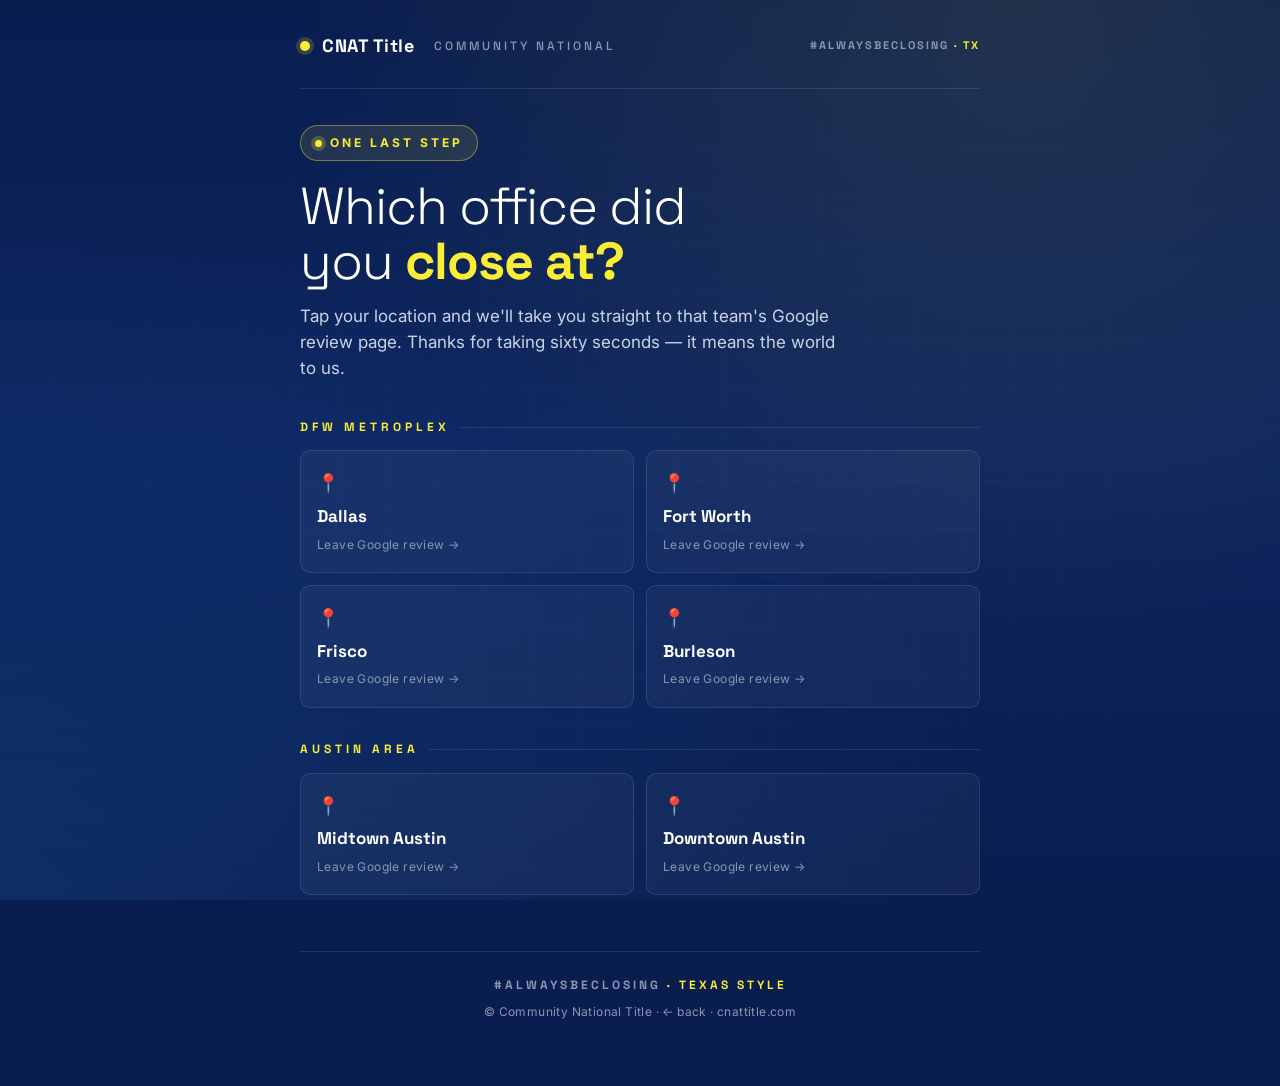
==== locations-picker/index.html @ 010f8af2 "Initial site — migrate cnattitle.tech off GHL 4 pages (review, locations-picker, feedback-form, than" ====
<!DOCTYPE html>
<html lang="en">
<head>
<meta charset="UTF-8">
<meta name="viewport" content="width=device-width, initial-scale=1.0, viewport-fit=cover">
<meta name="theme-color" content="#091d4f">
<title>Select your location — CNAT Title Reviews</title>
<meta name="description" content="Pick the CNAT Title office where you closed. We'll take you straight to that location's Google review page.">
<meta name="robots" content="noindex">

<meta property="og:type" content="website">
<meta property="og:url" content="https://cnattitle.tech/locations-picker">
<meta property="og:title" content="Select your location — CNAT Title Reviews">
<meta property="og:description" content="Pick the CNAT office where you closed and leave a Google review.">
<meta property="og:image" content="https://cnattitle.tech/assets/og-review.png">
<meta name="twitter:card" content="summary_large_image">
<meta name="twitter:image" content="https://cnattitle.tech/assets/og-review.png">

<link rel="icon" href="/assets/favicon.ico">
<link rel="preconnect" href="https://fonts.googleapis.com">
<link rel="preconnect" href="https://fonts.gstatic.com" crossorigin>
<link href="https://fonts.googleapis.com/css2?family=Inter:wght@400;500;600;700&family=Space+Grotesk:wght@300;400;500;700;800&display=swap" rel="stylesheet">
<link rel="stylesheet" href="/assets/styles.css?v=1">
</head>
<body>
<main class="container">
  <header class="brand-bar">
    <div class="brand-mark"><span class="dot"></span>CNAT Title<span class="sub">Community National</span></div>
    <span class="brand-tag">#AlwaysBeClosing <span class="gold">· TX</span></span>
  </header>

  <section class="hero">
    <span class="eyebrow"><span class="pulse"></span>One last step</span>
    <h1>Which office did<br>you <span class="accent">close at?</span></h1>
    <p class="lead">Tap your location and we'll take you straight to that team's Google review page. Thanks for taking sixty seconds — it means the world to us.</p>
  </section>

  <div class="loc-section">
    <div class="loc-section-label">DFW Metroplex</div>
    <div class="loc-grid">
      <a class="loc-card" href="https://g.page/r/CQre0xjLImjTEBM/review" target="_blank" rel="noopener">
        <span class="pin">📍</span>
        <span class="name">Dallas</span>
        <span class="hint">Leave Google review →</span>
      </a>
      <a class="loc-card" href="https://g.page/r/CRkDePXNKR9-EBM/review" target="_blank" rel="noopener">
        <span class="pin">📍</span>
        <span class="name">Fort Worth</span>
        <span class="hint">Leave Google review →</span>
      </a>
      <a class="loc-card" href="https://g.page/r/CTYy4JSdMfCrEBM/review" target="_blank" rel="noopener">
        <span class="pin">📍</span>
        <span class="name">Frisco</span>
        <span class="hint">Leave Google review →</span>
      </a>
      <a class="loc-card" href="https://g.page/r/CYES147pYTyJEBM/review" target="_blank" rel="noopener">
        <span class="pin">📍</span>
        <span class="name">Burleson</span>
        <span class="hint">Leave Google review →</span>
      </a>
    </div>
  </div>

  <div class="loc-section">
    <div class="loc-section-label">Austin Area</div>
    <div class="loc-grid">
      <a class="loc-card" href="https://g.page/r/Ccyx48fspx4PEBM/review" target="_blank" rel="noopener">
        <span class="pin">📍</span>
        <span class="name">Midtown Austin</span>
        <span class="hint">Leave Google review →</span>
      </a>
      <a class="loc-card" href="https://g.page/r/CbiEg0JSSDduEBM/review" target="_blank" rel="noopener">
        <span class="pin">📍</span>
        <span class="name">Downtown Austin</span>
        <span class="hint">Leave Google review →</span>
      </a>
    </div>
  </div>

  <footer class="footer">
    <div class="footer-tag">#AlwaysBeClosing <span class="gold">· Texas Style</span></div>
    <div>© Community National Title · <a href="/review">← back</a> · <a href="https://cnattitle.com">cnattitle.com</a></div>
  </footer>
</main>
</body>
</html>
---- assets/styles.css ----
/* CNAT Title — cnattitle.tech shared styles */
:root {
  --navy: #091d4f;
  --navy-2: #0d2660;
  --navy-3: #122e74;
  --yellow: #faed36;
  --yellow-dim: #c9b615;
  --white: #ffffff;
  --off-white: #f7f7fa;
  --muted: #8898b3;
  --line: rgba(255,255,255,0.10);
  --radius: 16px;
  --radius-sm: 10px;
  --shadow-lg: 0 24px 60px rgba(0,0,0,0.35);
  --shadow-card: 0 12px 32px rgba(0,0,0,0.25);
  --font-display: 'Space Grotesk', 'Montserrat', system-ui, sans-serif;
  --font-body: 'Inter', system-ui, -apple-system, Segoe UI, Roboto, sans-serif;
}

* { box-sizing: border-box; margin: 0; padding: 0; }
html, body { -webkit-text-size-adjust: 100%; }
body {
  font-family: var(--font-body);
  font-size: 16px;
  line-height: 1.55;
  color: var(--white);
  background: var(--navy);
  min-height: 100vh;
  position: relative;
  overflow-x: hidden;
}
body::before {
  content: "";
  position: fixed; inset: 0;
  background:
    radial-gradient(ellipse at 80% 0%, rgba(250,237,54,0.10), transparent 50%),
    radial-gradient(ellipse at 0% 100%, rgba(45,125,210,0.16), transparent 55%),
    linear-gradient(180deg, var(--navy) 0%, var(--navy-2) 50%, var(--navy) 100%);
  pointer-events: none;
  z-index: 0;
}
body::after {
  content: "";
  position: fixed; inset: 0;
  background-image:
    linear-gradient(rgba(255,255,255,0.02) 1px, transparent 1px),
    linear-gradient(90deg, rgba(255,255,255,0.02) 1px, transparent 1px);
  background-size: 48px 48px;
  mask-image: radial-gradient(ellipse at center, rgba(0,0,0,0.9) 40%, transparent 80%);
  pointer-events: none;
  z-index: 0;
}

img { max-width: 100%; display: block; }
a { color: var(--yellow); text-decoration: none; }
a:hover { text-decoration: underline; }

.container { position: relative; z-index: 1; max-width: 720px; margin: 0 auto; padding: 32px 20px 64px; }
.container.wide { max-width: 960px; }

/* Header */
.brand-bar { display: flex; align-items: center; justify-content: space-between; padding-bottom: 28px; border-bottom: 1px solid var(--line); margin-bottom: 36px; }
.brand-mark { display: flex; align-items: center; gap: 12px; font-family: var(--font-display); font-weight: 800; font-size: 18px; letter-spacing: 0.5px; color: var(--white); }
.brand-mark .dot { width: 10px; height: 10px; border-radius: 50%; background: var(--yellow); box-shadow: 0 0 0 4px rgba(250,237,54,0.18); }
.brand-mark .sub { color: var(--muted); font-weight: 500; font-size: 12px; letter-spacing: 3px; text-transform: uppercase; margin-left: 8px; }
.brand-tag { font-family: var(--font-display); font-size: 11px; font-weight: 700; color: var(--muted); letter-spacing: 2px; text-transform: uppercase; }
.brand-tag .gold { color: var(--yellow); }

/* Hero */
.hero { text-align: left; margin-bottom: 36px; }
.hero .eyebrow { display: inline-flex; align-items: center; gap: 8px; padding: 8px 14px; border-radius: 999px; background: rgba(250,237,54,0.10); border: 1px solid rgba(250,237,54,0.40); color: var(--yellow); font-size: 12px; font-weight: 700; letter-spacing: 3px; text-transform: uppercase; margin-bottom: 18px; }
.hero .eyebrow .pulse { width: 7px; height: 7px; border-radius: 50%; background: var(--yellow); box-shadow: 0 0 0 4px rgba(250,237,54,0.22); }
.hero h1 { font-family: var(--font-display); font-weight: 300; font-size: clamp(34px, 6.5vw, 52px); line-height: 1.05; letter-spacing: -1px; margin-bottom: 14px; }
.hero h1 .accent { color: var(--yellow); font-weight: 800; }
.hero p.lead { font-size: 17px; color: #c9d4e8; max-width: 540px; line-height: 1.55; }

/* Stat strip (optional) */
.stat-strip { display: grid; grid-template-columns: repeat(3, 1fr); gap: 12px; margin-bottom: 32px; }
.stat-strip .stat { background: rgba(255,255,255,0.04); border: 1px solid var(--line); border-radius: var(--radius-sm); padding: 14px 12px; text-align: center; }
.stat-strip .num { font-family: var(--font-display); font-weight: 700; font-size: 22px; color: var(--yellow); }
.stat-strip .lbl { font-size: 11px; color: var(--muted); letter-spacing: 2px; text-transform: uppercase; margin-top: 4px; }

/* Choice cards (used on /review) */
.choice-grid { display: grid; grid-template-columns: 1fr; gap: 14px; }
.choice {
  display: flex; gap: 16px;
  background: rgba(255,255,255,0.04);
  border: 1px solid var(--line);
  border-radius: var(--radius);
  padding: 22px 22px;
  align-items: center;
  text-decoration: none;
  color: var(--white);
  transition: transform 0.15s ease, border-color 0.2s ease, background 0.2s ease;
}
.choice:hover { transform: translateY(-2px); text-decoration: none; }
.choice.primary { background: linear-gradient(135deg, var(--yellow), var(--yellow-dim)); color: var(--navy); border-color: rgba(250,237,54,0.7); box-shadow: 0 18px 40px rgba(250,237,54,0.18); }
.choice.primary:hover { background: linear-gradient(135deg, #fff15c, var(--yellow)); }
.choice.secondary:hover { border-color: rgba(250,237,54,0.45); background: rgba(255,255,255,0.06); }
.choice .icon { flex: 0 0 56px; width: 56px; height: 56px; border-radius: 14px; display: flex; align-items: center; justify-content: center; font-size: 28px; }
.choice.primary .icon { background: rgba(9,29,79,0.10); color: var(--navy); }
.choice.secondary .icon { background: rgba(250,237,54,0.12); color: var(--yellow); }
.choice .copy { flex: 1; }
.choice .copy h3 { font-family: var(--font-display); font-size: 18px; font-weight: 700; margin-bottom: 4px; letter-spacing: -0.2px; }
.choice .copy p { font-size: 14px; opacity: 0.85; line-height: 1.4; margin: 0; }
.choice .arrow { font-size: 22px; opacity: 0.6; }
.choice.primary .arrow { color: var(--navy); opacity: 0.7; }

/* Locations grid (used on /locations-picker) */
.loc-section { margin-bottom: 32px; }
.loc-section .loc-section-label { font-family: var(--font-display); font-size: 12px; font-weight: 800; color: var(--yellow); letter-spacing: 4px; text-transform: uppercase; margin-bottom: 14px; display: flex; align-items: center; gap: 10px; }
.loc-section .loc-section-label::after { content: ""; flex: 1; height: 1px; background: var(--line); }
.loc-grid { display: grid; grid-template-columns: repeat(2, 1fr); gap: 12px; }
.loc-card {
  background: rgba(255,255,255,0.04);
  border: 1px solid var(--line);
  border-radius: var(--radius-sm);
  padding: 18px 16px;
  display: flex; flex-direction: column; gap: 6px;
  text-decoration: none; color: var(--white);
  transition: transform 0.15s ease, border-color 0.2s ease, background 0.2s ease;
}
.loc-card:hover { transform: translateY(-2px); border-color: rgba(250,237,54,0.45); background: rgba(255,255,255,0.07); text-decoration: none; }
.loc-card .pin { font-size: 18px; color: var(--yellow); }
.loc-card .name { font-family: var(--font-display); font-weight: 700; font-size: 17px; }
.loc-card .hint { font-size: 12px; color: var(--muted); letter-spacing: 0.4px; }

/* Form */
.form-card { background: rgba(255,255,255,0.04); border: 1px solid var(--line); border-radius: var(--radius); padding: 24px; }
.form-row { margin-bottom: 18px; }
.form-row label { display: block; font-size: 13px; font-weight: 700; letter-spacing: 1px; text-transform: uppercase; color: var(--yellow); margin-bottom: 8px; }
.form-row input,
.form-row textarea {
  width: 100%;
  padding: 14px 16px;
  background: rgba(9,29,79,0.55);
  border: 1px solid rgba(255,255,255,0.10);
  border-radius: var(--radius-sm);
  color: var(--white);
  font-size: 16px;
  font-family: inherit;
  -webkit-appearance: none;
  appearance: none;
}
.form-row input:focus,
.form-row textarea:focus {
  outline: none;
  border-color: var(--yellow);
  box-shadow: 0 0 0 3px rgba(250,237,54,0.15);
  background: rgba(9,29,79,0.75);
}
.form-row input::placeholder,
.form-row textarea::placeholder { color: rgba(200,212,232,0.45); }
.form-row textarea { min-height: 130px; resize: vertical; line-height: 1.5; }
.form-error { display: none; color: #ff9494; font-size: 13px; margin-top: 8px; }
.form-error.visible { display: block; }

.btn {
  display: inline-flex; align-items: center; justify-content: center; gap: 10px;
  width: 100%;
  padding: 16px 24px;
  background: linear-gradient(135deg, var(--yellow), var(--yellow-dim));
  color: var(--navy);
  border: none;
  border-radius: var(--radius-sm);
  font-family: var(--font-display);
  font-weight: 800;
  font-size: 15px;
  letter-spacing: 1.5px;
  text-transform: uppercase;
  cursor: pointer;
  transition: transform 0.15s ease, box-shadow 0.2s ease, background 0.2s ease;
  min-height: 52px;
  box-shadow: 0 12px 32px rgba(250,237,54,0.20);
}
.btn:hover { transform: translateY(-2px); background: linear-gradient(135deg, #fff15c, var(--yellow)); }
.btn:disabled { opacity: 0.6; cursor: wait; transform: none; }
.btn.secondary { background: transparent; color: var(--yellow); border: 1px solid rgba(250,237,54,0.45); box-shadow: none; }
.btn.secondary:hover { background: rgba(250,237,54,0.08); }

/* Thank-you state */
.success-card { text-align: center; padding: 48px 28px; background: rgba(255,255,255,0.04); border: 1px solid var(--line); border-radius: var(--radius); }
.success-card .success-mark { width: 80px; height: 80px; margin: 0 auto 24px; border-radius: 50%; background: linear-gradient(135deg, var(--yellow), var(--yellow-dim)); display: flex; align-items: center; justify-content: center; font-size: 40px; color: var(--navy); box-shadow: 0 0 0 10px rgba(250,237,54,0.10); }
.success-card h1 { font-family: var(--font-display); font-size: 36px; font-weight: 300; letter-spacing: -0.5px; margin-bottom: 12px; }
.success-card h1 .accent { color: var(--yellow); font-weight: 800; }
.success-card p { color: #c9d4e8; font-size: 16px; max-width: 440px; margin: 0 auto 18px; line-height: 1.6; }

/* Footer */
.footer { margin-top: 56px; padding-top: 24px; border-top: 1px solid var(--line); display: flex; flex-direction: column; gap: 8px; text-align: center; font-size: 12px; color: var(--muted); letter-spacing: 0.4px; }
.footer .footer-tag { font-family: var(--font-display); font-weight: 700; letter-spacing: 3px; text-transform: uppercase; }
.footer .footer-tag .gold { color: var(--yellow); }
.footer a { color: var(--muted); }
.footer a:hover { color: var(--yellow); }

/* Mobile */
@media (max-width: 540px) {
  .container { padding: 24px 16px 56px; }
  .stat-strip { grid-template-columns: 1fr; }
  .loc-grid { grid-template-columns: 1fr; }
  .hero h1 { font-size: 36px; }
  .choice { padding: 18px; }
  .choice .icon { flex: 0 0 48px; width: 48px; height: 48px; font-size: 24px; border-radius: 12px; }
  .form-card { padding: 20px; }
  .brand-bar { padding-bottom: 22px; margin-bottom: 28px; }
  .brand-mark .sub { display: none; }
  .brand-tag { display: none; }
  .success-card { padding: 36px 22px; }
  .success-card h1 { font-size: 30px; }
}
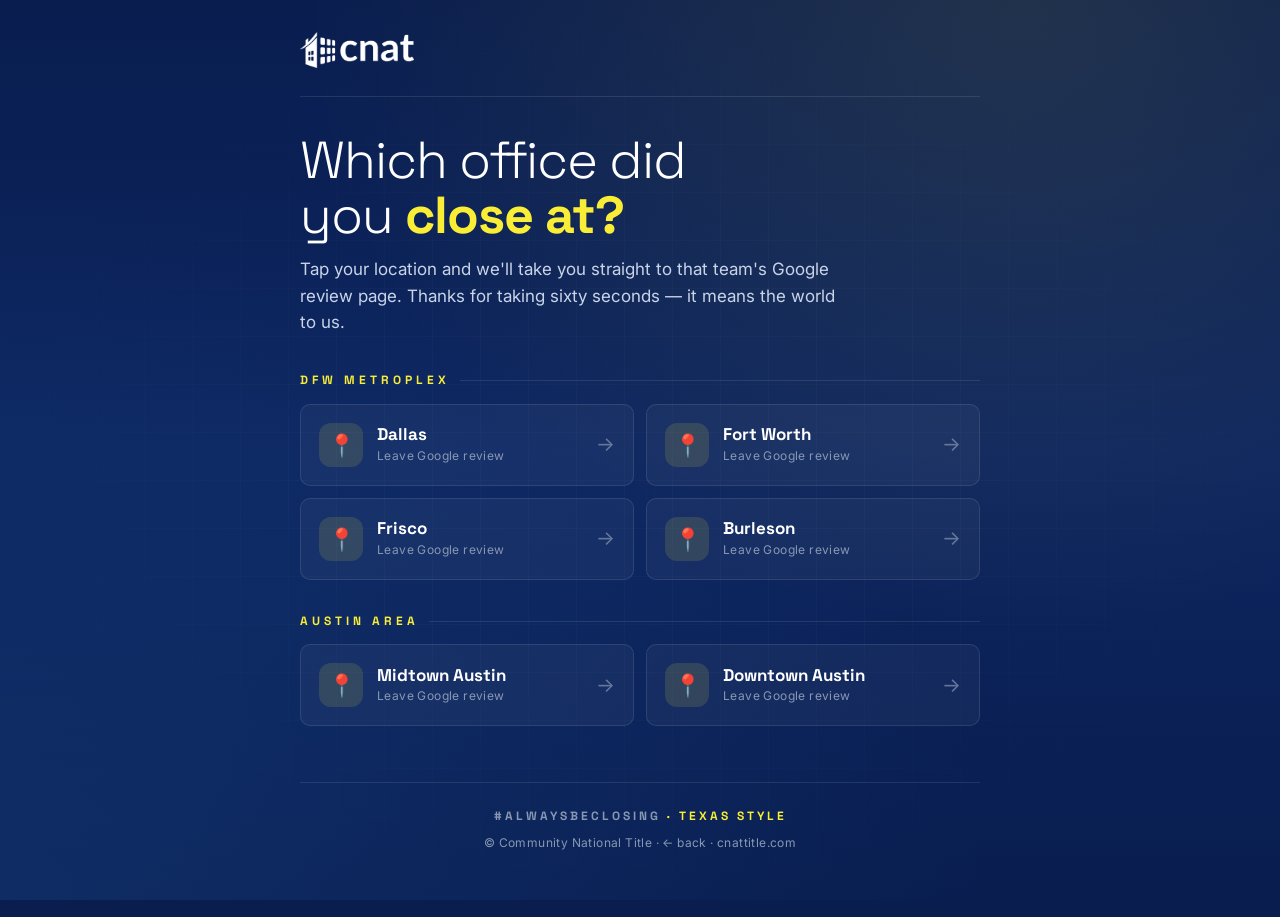
==== commit 6d2f7e13: "Design polish: real CNAT logo, drop AI-style eyebrow pills, fix locations card layout - Add /assets/" ====
--- a/locations-picker/index.html
+++ b/locations-picker/index.html
@@ -20,17 +20,17 @@
 <link rel="preconnect" href="https://fonts.googleapis.com">
 <link rel="preconnect" href="https://fonts.gstatic.com" crossorigin>
 <link href="https://fonts.googleapis.com/css2?family=Inter:wght@400;500;600;700&family=Space+Grotesk:wght@300;400;500;700;800&display=swap" rel="stylesheet">
-<link rel="stylesheet" href="/assets/styles.css?v=1">
+<link rel="stylesheet" href="/assets/styles.css?v=2">
 </head>
 <body>
 <main class="container">
   <header class="brand-bar">
-    <div class="brand-mark"><span class="dot"></span>CNAT Title<span class="sub">Community National</span></div>
-    <span class="brand-tag">#AlwaysBeClosing <span class="gold">· TX</span></span>
+    <a class="brand-logo" href="https://cnattitle.com" aria-label="CNAT Title — Community National Title">
+      <img src="/assets/cnat-logo-white.png?v=2" alt="CNAT Title">
+    </a>
   </header>
 
   <section class="hero">
-    <span class="eyebrow"><span class="pulse"></span>One last step</span>
     <h1>Which office did<br>you <span class="accent">close at?</span></h1>
     <p class="lead">Tap your location and we'll take you straight to that team's Google review page. Thanks for taking sixty seconds — it means the world to us.</p>
   </section>
@@ -40,23 +40,35 @@
     <div class="loc-grid">
       <a class="loc-card" href="https://g.page/r/CQre0xjLImjTEBM/review" target="_blank" rel="noopener">
         <span class="pin">📍</span>
-        <span class="name">Dallas</span>
-        <span class="hint">Leave Google review →</span>
+        <div class="body">
+          <div class="name">Dallas</div>
+          <div class="hint">Leave Google review</div>
+        </div>
+        <span class="arrow">→</span>
       </a>
       <a class="loc-card" href="https://g.page/r/CRkDePXNKR9-EBM/review" target="_blank" rel="noopener">
         <span class="pin">📍</span>
-        <span class="name">Fort Worth</span>
-        <span class="hint">Leave Google review →</span>
+        <div class="body">
+          <div class="name">Fort Worth</div>
+          <div class="hint">Leave Google review</div>
+        </div>
+        <span class="arrow">→</span>
       </a>
       <a class="loc-card" href="https://g.page/r/CTYy4JSdMfCrEBM/review" target="_blank" rel="noopener">
         <span class="pin">📍</span>
-        <span class="name">Frisco</span>
-        <span class="hint">Leave Google review →</span>
+        <div class="body">
+          <div class="name">Frisco</div>
+          <div class="hint">Leave Google review</div>
+        </div>
+        <span class="arrow">→</span>
       </a>
       <a class="loc-card" href="https://g.page/r/CYES147pYTyJEBM/review" target="_blank" rel="noopener">
         <span class="pin">📍</span>
-        <span class="name">Burleson</span>
-        <span class="hint">Leave Google review →</span>
+        <div class="body">
+          <div class="name">Burleson</div>
+          <div class="hint">Leave Google review</div>
+        </div>
+        <span class="arrow">→</span>
       </a>
     </div>
   </div>
@@ -66,13 +78,19 @@
     <div class="loc-grid">
       <a class="loc-card" href="https://g.page/r/Ccyx48fspx4PEBM/review" target="_blank" rel="noopener">
         <span class="pin">📍</span>
-        <span class="name">Midtown Austin</span>
-        <span class="hint">Leave Google review →</span>
+        <div class="body">
+          <div class="name">Midtown Austin</div>
+          <div class="hint">Leave Google review</div>
+        </div>
+        <span class="arrow">→</span>
       </a>
       <a class="loc-card" href="https://g.page/r/CbiEg0JSSDduEBM/review" target="_blank" rel="noopener">
         <span class="pin">📍</span>
-        <span class="name">Downtown Austin</span>
-        <span class="hint">Leave Google review →</span>
+        <div class="body">
+          <div class="name">Downtown Austin</div>
+          <div class="hint">Leave Google review</div>
+        </div>
+        <span class="arrow">→</span>
       </a>
     </div>
   </div>
--- a/assets/styles.css
+++ b/assets/styles.css
@@ -59,17 +59,12 @@
 .container.wide { max-width: 960px; }
 
 /* Header */
-.brand-bar { display: flex; align-items: center; justify-content: space-between; padding-bottom: 28px; border-bottom: 1px solid var(--line); margin-bottom: 36px; }
-.brand-mark { display: flex; align-items: center; gap: 12px; font-family: var(--font-display); font-weight: 800; font-size: 18px; letter-spacing: 0.5px; color: var(--white); }
-.brand-mark .dot { width: 10px; height: 10px; border-radius: 50%; background: var(--yellow); box-shadow: 0 0 0 4px rgba(250,237,54,0.18); }
-.brand-mark .sub { color: var(--muted); font-weight: 500; font-size: 12px; letter-spacing: 3px; text-transform: uppercase; margin-left: 8px; }
-.brand-tag { font-family: var(--font-display); font-size: 11px; font-weight: 700; color: var(--muted); letter-spacing: 2px; text-transform: uppercase; }
-.brand-tag .gold { color: var(--yellow); }
+.brand-bar { display: flex; align-items: center; justify-content: flex-start; padding-bottom: 28px; border-bottom: 1px solid var(--line); margin-bottom: 36px; }
+.brand-logo { display: inline-block; }
+.brand-logo img { display: block; height: 36px; width: auto; max-width: 200px; }
 
 /* Hero */
 .hero { text-align: left; margin-bottom: 36px; }
-.hero .eyebrow { display: inline-flex; align-items: center; gap: 8px; padding: 8px 14px; border-radius: 999px; background: rgba(250,237,54,0.10); border: 1px solid rgba(250,237,54,0.40); color: var(--yellow); font-size: 12px; font-weight: 700; letter-spacing: 3px; text-transform: uppercase; margin-bottom: 18px; }
-.hero .eyebrow .pulse { width: 7px; height: 7px; border-radius: 50%; background: var(--yellow); box-shadow: 0 0 0 4px rgba(250,237,54,0.22); }
 .hero h1 { font-family: var(--font-display); font-weight: 300; font-size: clamp(34px, 6.5vw, 52px); line-height: 1.05; letter-spacing: -1px; margin-bottom: 14px; }
 .hero h1 .accent { color: var(--yellow); font-weight: 800; }
 .hero p.lead { font-size: 17px; color: #c9d4e8; max-width: 540px; line-height: 1.55; }
@@ -115,15 +110,24 @@
   background: rgba(255,255,255,0.04);
   border: 1px solid var(--line);
   border-radius: var(--radius-sm);
-  padding: 18px 16px;
-  display: flex; flex-direction: column; gap: 6px;
+  padding: 18px 18px;
+  display: flex; align-items: center; gap: 14px;
   text-decoration: none; color: var(--white);
   transition: transform 0.15s ease, border-color 0.2s ease, background 0.2s ease;
 }
 .loc-card:hover { transform: translateY(-2px); border-color: rgba(250,237,54,0.45); background: rgba(255,255,255,0.07); text-decoration: none; }
-.loc-card .pin { font-size: 18px; color: var(--yellow); }
-.loc-card .name { font-family: var(--font-display); font-weight: 700; font-size: 17px; }
+.loc-card .pin {
+  flex: 0 0 44px; width: 44px; height: 44px;
+  border-radius: 12px;
+  background: rgba(250,237,54,0.12);
+  color: var(--yellow);
+  font-size: 22px;
+  display: flex; align-items: center; justify-content: center;
+}
+.loc-card .body { flex: 1; min-width: 0; }
+.loc-card .name { font-family: var(--font-display); font-weight: 700; font-size: 17px; line-height: 1.2; margin-bottom: 2px; }
 .loc-card .hint { font-size: 12px; color: var(--muted); letter-spacing: 0.4px; }
+.loc-card .arrow { color: var(--muted); font-size: 20px; opacity: 0.7; }
 
 /* Form */
 .form-card { background: rgba(255,255,255,0.04); border: 1px solid var(--line); border-radius: var(--radius); padding: 24px; }
@@ -194,16 +198,15 @@
 
 /* Mobile */
 @media (max-width: 540px) {
-  .container { padding: 24px 16px 56px; }
+  .container { padding: 20px 16px 56px; }
   .stat-strip { grid-template-columns: 1fr; }
   .loc-grid { grid-template-columns: 1fr; }
   .hero h1 { font-size: 36px; }
   .choice { padding: 18px; }
   .choice .icon { flex: 0 0 48px; width: 48px; height: 48px; font-size: 24px; border-radius: 12px; }
   .form-card { padding: 20px; }
-  .brand-bar { padding-bottom: 22px; margin-bottom: 28px; }
-  .brand-mark .sub { display: none; }
-  .brand-tag { display: none; }
+  .brand-bar { padding-bottom: 20px; margin-bottom: 24px; }
+  .brand-logo img { height: 30px; }
   .success-card { padding: 36px 22px; }
   .success-card h1 { font-size: 30px; }
 }
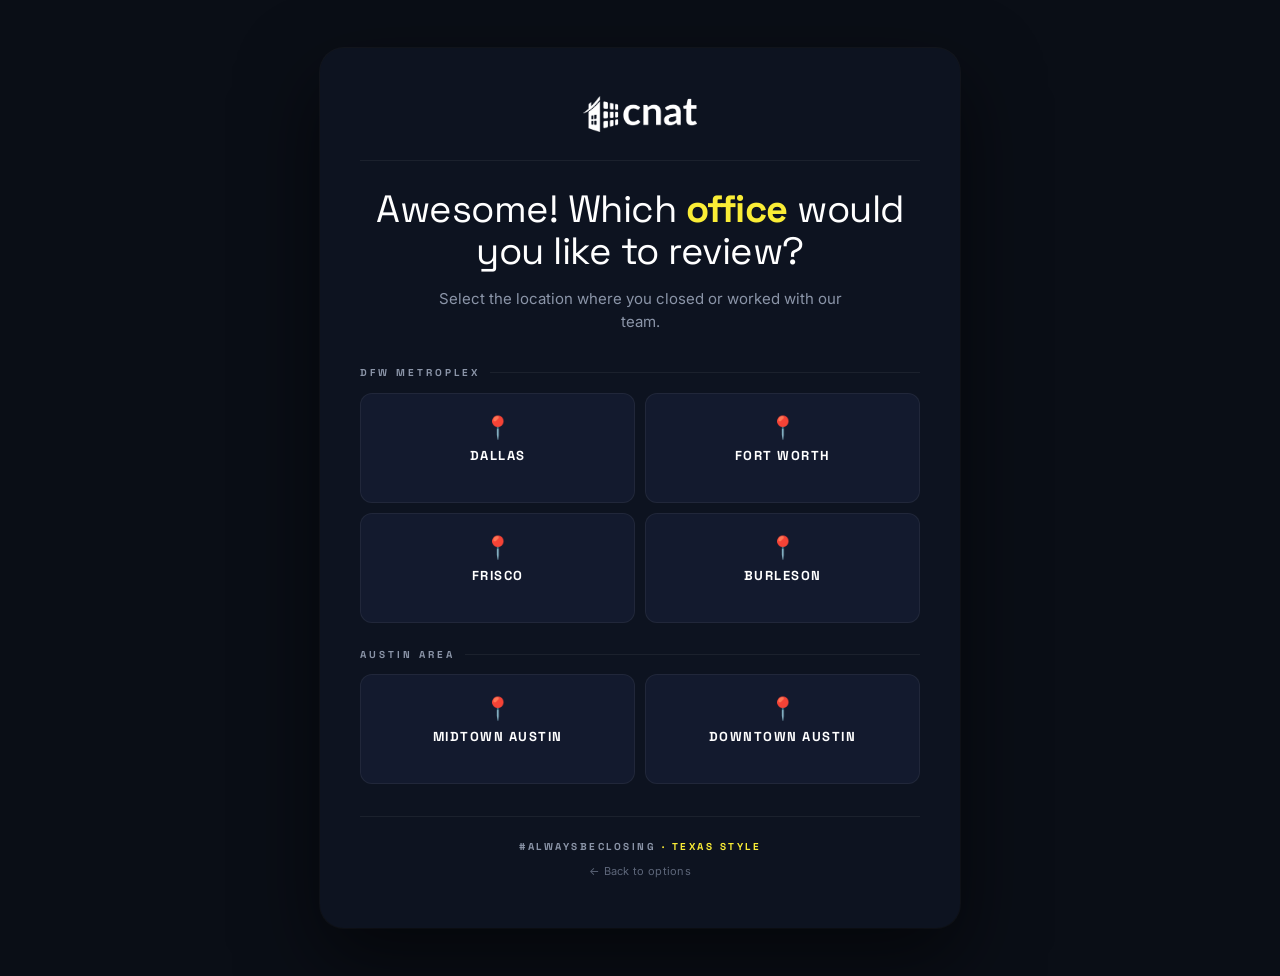
==== commit 3f366e8f: "v3 design: dark/contained refactor to match old GHL aesthetic - Background switches from navy gradie" ====
--- a/locations-picker/index.html
+++ b/locations-picker/index.html
@@ -3,9 +3,9 @@
 <head>
 <meta charset="UTF-8">
 <meta name="viewport" content="width=device-width, initial-scale=1.0, viewport-fit=cover">
-<meta name="theme-color" content="#091d4f">
+<meta name="theme-color" content="#0a0e16">
 <title>Select your location — CNAT Title Reviews</title>
-<meta name="description" content="Pick the CNAT Title office where you closed. We'll take you straight to that location's Google review page.">
+<meta name="description" content="Pick the CNAT Title office where you closed. We'll take you to that location's Google review page.">
 <meta name="robots" content="noindex">
 
 <meta property="og:type" content="website">
@@ -20,10 +20,10 @@
 <link rel="preconnect" href="https://fonts.googleapis.com">
 <link rel="preconnect" href="https://fonts.gstatic.com" crossorigin>
 <link href="https://fonts.googleapis.com/css2?family=Inter:wght@400;500;600;700&family=Space+Grotesk:wght@300;400;500;700;800&display=swap" rel="stylesheet">
-<link rel="stylesheet" href="/assets/styles.css?v=2">
+<link rel="stylesheet" href="/assets/styles.css?v=3">
 </head>
 <body>
-<main class="container">
+<main class="container wide">
   <header class="brand-bar">
     <a class="brand-logo" href="https://cnattitle.com" aria-label="CNAT Title — Community National Title">
       <img src="/assets/cnat-logo-white.png?v=2" alt="CNAT Title">
@@ -31,8 +31,8 @@
   </header>
 
   <section class="hero">
-    <h1>Which office did<br>you <span class="accent">close at?</span></h1>
-    <p class="lead">Tap your location and we'll take you straight to that team's Google review page. Thanks for taking sixty seconds — it means the world to us.</p>
+    <h1>Awesome! Which <span class="accent">office</span> would you like to review?</h1>
+    <p class="lead">Select the location where you closed or worked with our team.</p>
   </section>
 
   <div class="loc-section">
@@ -42,33 +42,25 @@
         <span class="pin">📍</span>
         <div class="body">
           <div class="name">Dallas</div>
-          <div class="hint">Leave Google review</div>
         </div>
-        <span class="arrow">→</span>
       </a>
       <a class="loc-card" href="https://g.page/r/CRkDePXNKR9-EBM/review" target="_blank" rel="noopener">
         <span class="pin">📍</span>
         <div class="body">
           <div class="name">Fort Worth</div>
-          <div class="hint">Leave Google review</div>
         </div>
-        <span class="arrow">→</span>
       </a>
       <a class="loc-card" href="https://g.page/r/CTYy4JSdMfCrEBM/review" target="_blank" rel="noopener">
         <span class="pin">📍</span>
         <div class="body">
           <div class="name">Frisco</div>
-          <div class="hint">Leave Google review</div>
         </div>
-        <span class="arrow">→</span>
       </a>
       <a class="loc-card" href="https://g.page/r/CYES147pYTyJEBM/review" target="_blank" rel="noopener">
         <span class="pin">📍</span>
         <div class="body">
           <div class="name">Burleson</div>
-          <div class="hint">Leave Google review</div>
         </div>
-        <span class="arrow">→</span>
       </a>
     </div>
   </div>
@@ -80,24 +72,20 @@
         <span class="pin">📍</span>
         <div class="body">
           <div class="name">Midtown Austin</div>
-          <div class="hint">Leave Google review</div>
         </div>
-        <span class="arrow">→</span>
       </a>
       <a class="loc-card" href="https://g.page/r/CbiEg0JSSDduEBM/review" target="_blank" rel="noopener">
         <span class="pin">📍</span>
         <div class="body">
           <div class="name">Downtown Austin</div>
-          <div class="hint">Leave Google review</div>
         </div>
-        <span class="arrow">→</span>
       </a>
     </div>
   </div>
 
   <footer class="footer">
     <div class="footer-tag">#AlwaysBeClosing <span class="gold">· Texas Style</span></div>
-    <div>© Community National Title · <a href="/review">← back</a> · <a href="https://cnattitle.com">cnattitle.com</a></div>
+    <div><a href="/review">← Back to options</a></div>
   </footer>
 </main>
 </body>
--- a/assets/styles.css
+++ b/assets/styles.css
@@ -1,212 +1,327 @@
-/* CNAT Title — cnattitle.tech shared styles */
+/* CNAT Title — cnattitle.tech (v3: dark/contained refactor) */
 :root {
-  --navy: #091d4f;
-  --navy-2: #0d2660;
-  --navy-3: #122e74;
+  --bg-page: #0a0e16;        /* near-black page bg, like old GHL */
+  --card: #0d1320;           /* main floating card */
+  --card-2: #131a2e;         /* interior elements (buttons, inputs, sub-cards) */
+  --card-3: #1a2238;         /* hover state */
+  --navy: #091d4f;           /* CNAT brand navy */
   --yellow: #faed36;
-  --yellow-dim: #c9b615;
+  --yellow-dim: #d6cb2c;
   --white: #ffffff;
-  --off-white: #f7f7fa;
-  --muted: #8898b3;
-  --line: rgba(255,255,255,0.10);
-  --radius: 16px;
-  --radius-sm: 10px;
-  --shadow-lg: 0 24px 60px rgba(0,0,0,0.35);
-  --shadow-card: 0 12px 32px rgba(0,0,0,0.25);
+  --muted: #8b95a8;          /* secondary text */
+  --muted-2: #5d6679;        /* tertiary text */
+  --line: rgba(255,255,255,0.06);
+  --line-soft: rgba(255,255,255,0.03);
+  --radius: 24px;
+  --radius-sm: 12px;
+  --radius-xs: 8px;
+  --shadow-card: 0 32px 80px rgba(0,0,0,0.55), 0 0 0 1px rgba(255,255,255,0.04);
   --font-display: 'Space Grotesk', 'Montserrat', system-ui, sans-serif;
   --font-body: 'Inter', system-ui, -apple-system, Segoe UI, Roboto, sans-serif;
 }
 
 * { box-sizing: border-box; margin: 0; padding: 0; }
-html, body { -webkit-text-size-adjust: 100%; }
+html, body {
+  -webkit-text-size-adjust: 100%;
+  overflow-x: hidden;          /* prevent any rogue horizontal scroll */
+}
 body {
   font-family: var(--font-body);
   font-size: 16px;
   line-height: 1.55;
   color: var(--white);
-  background: var(--navy);
+  background: var(--bg-page);
   min-height: 100vh;
-  position: relative;
-  overflow-x: hidden;
-}
-body::before {
-  content: "";
-  position: fixed; inset: 0;
-  background:
-    radial-gradient(ellipse at 80% 0%, rgba(250,237,54,0.10), transparent 50%),
-    radial-gradient(ellipse at 0% 100%, rgba(45,125,210,0.16), transparent 55%),
-    linear-gradient(180deg, var(--navy) 0%, var(--navy-2) 50%, var(--navy) 100%);
-  pointer-events: none;
-  z-index: 0;
-}
-body::after {
-  content: "";
-  position: fixed; inset: 0;
-  background-image:
-    linear-gradient(rgba(255,255,255,0.02) 1px, transparent 1px),
-    linear-gradient(90deg, rgba(255,255,255,0.02) 1px, transparent 1px);
-  background-size: 48px 48px;
-  mask-image: radial-gradient(ellipse at center, rgba(0,0,0,0.9) 40%, transparent 80%);
-  pointer-events: none;
-  z-index: 0;
 }
 
 img { max-width: 100%; display: block; }
 a { color: var(--yellow); text-decoration: none; }
 a:hover { text-decoration: underline; }
 
-.container { position: relative; z-index: 1; max-width: 720px; margin: 0 auto; padding: 32px 20px 64px; }
-.container.wide { max-width: 960px; }
-
-/* Header */
-.brand-bar { display: flex; align-items: center; justify-content: flex-start; padding-bottom: 28px; border-bottom: 1px solid var(--line); margin-bottom: 36px; }
+/* Floating card layout */
+.container {
+  max-width: 520px;
+  margin: 48px auto;
+  background: var(--card);
+  border-radius: var(--radius);
+  box-shadow: var(--shadow-card);
+  padding: 48px 40px;
+  position: relative;
+}
+.container.wide { max-width: 640px; }
+
+/* Brand bar */
+.brand-bar {
+  display: flex;
+  justify-content: center;
+  padding-bottom: 28px;
+  margin-bottom: 28px;
+  border-bottom: 1px solid var(--line);
+}
 .brand-logo { display: inline-block; }
-.brand-logo img { display: block; height: 36px; width: auto; max-width: 200px; }
-
-/* Hero */
-.hero { text-align: left; margin-bottom: 36px; }
-.hero h1 { font-family: var(--font-display); font-weight: 300; font-size: clamp(34px, 6.5vw, 52px); line-height: 1.05; letter-spacing: -1px; margin-bottom: 14px; }
-.hero h1 .accent { color: var(--yellow); font-weight: 800; }
-.hero p.lead { font-size: 17px; color: #c9d4e8; max-width: 540px; line-height: 1.55; }
-
-/* Stat strip (optional) */
-.stat-strip { display: grid; grid-template-columns: repeat(3, 1fr); gap: 12px; margin-bottom: 32px; }
-.stat-strip .stat { background: rgba(255,255,255,0.04); border: 1px solid var(--line); border-radius: var(--radius-sm); padding: 14px 12px; text-align: center; }
-.stat-strip .num { font-family: var(--font-display); font-weight: 700; font-size: 22px; color: var(--yellow); }
-.stat-strip .lbl { font-size: 11px; color: var(--muted); letter-spacing: 2px; text-transform: uppercase; margin-top: 4px; }
+.brand-logo img { display: block; height: 36px; width: auto; max-width: 180px; }
+
+/* Hero (centered, premium) */
+.hero { text-align: center; margin-bottom: 32px; }
+.hero h1 {
+  font-family: var(--font-display);
+  font-weight: 400;
+  font-size: clamp(28px, 6vw, 38px);
+  line-height: 1.1;
+  letter-spacing: -0.5px;
+  margin-bottom: 14px;
+}
+.hero h1 .accent {
+  color: var(--yellow);
+  font-weight: 700;
+}
+.hero p.lead {
+  font-size: 15px;
+  color: var(--muted);
+  line-height: 1.55;
+  max-width: 420px;
+  margin: 0 auto;
+}
 
 /* Choice cards (used on /review) */
-.choice-grid { display: grid; grid-template-columns: 1fr; gap: 14px; }
+.choice-grid { display: grid; grid-template-columns: 1fr; gap: 12px; margin-bottom: 8px; }
 .choice {
   display: flex; gap: 16px;
-  background: rgba(255,255,255,0.04);
-  border: 1px solid var(--line);
-  border-radius: var(--radius);
-  padding: 22px 22px;
-  align-items: center;
-  text-decoration: none;
-  color: var(--white);
-  transition: transform 0.15s ease, border-color 0.2s ease, background 0.2s ease;
-}
-.choice:hover { transform: translateY(-2px); text-decoration: none; }
-.choice.primary { background: linear-gradient(135deg, var(--yellow), var(--yellow-dim)); color: var(--navy); border-color: rgba(250,237,54,0.7); box-shadow: 0 18px 40px rgba(250,237,54,0.18); }
-.choice.primary:hover { background: linear-gradient(135deg, #fff15c, var(--yellow)); }
-.choice.secondary:hover { border-color: rgba(250,237,54,0.45); background: rgba(255,255,255,0.06); }
-.choice .icon { flex: 0 0 56px; width: 56px; height: 56px; border-radius: 14px; display: flex; align-items: center; justify-content: center; font-size: 28px; }
-.choice.primary .icon { background: rgba(9,29,79,0.10); color: var(--navy); }
-.choice.secondary .icon { background: rgba(250,237,54,0.12); color: var(--yellow); }
-.choice .copy { flex: 1; }
-.choice .copy h3 { font-family: var(--font-display); font-size: 18px; font-weight: 700; margin-bottom: 4px; letter-spacing: -0.2px; }
-.choice .copy p { font-size: 14px; opacity: 0.85; line-height: 1.4; margin: 0; }
-.choice .arrow { font-size: 22px; opacity: 0.6; }
-.choice.primary .arrow { color: var(--navy); opacity: 0.7; }
-
-/* Locations grid (used on /locations-picker) */
-.loc-section { margin-bottom: 32px; }
-.loc-section .loc-section-label { font-family: var(--font-display); font-size: 12px; font-weight: 800; color: var(--yellow); letter-spacing: 4px; text-transform: uppercase; margin-bottom: 14px; display: flex; align-items: center; gap: 10px; }
-.loc-section .loc-section-label::after { content: ""; flex: 1; height: 1px; background: var(--line); }
-.loc-grid { display: grid; grid-template-columns: repeat(2, 1fr); gap: 12px; }
-.loc-card {
-  background: rgba(255,255,255,0.04);
+  background: var(--card-2);
   border: 1px solid var(--line);
   border-radius: var(--radius-sm);
   padding: 18px 18px;
-  display: flex; align-items: center; gap: 14px;
+  align-items: center;
+  text-decoration: none;
+  color: var(--white);
+  transition: transform 0.15s ease, border-color 0.2s ease, background 0.2s ease;
+  min-height: 76px;
+}
+.choice:hover {
+  transform: translateY(-2px);
+  background: var(--card-3);
+  border-color: rgba(250,237,54,0.30);
+  text-decoration: none;
+}
+.choice .icon {
+  flex: 0 0 44px; width: 44px; height: 44px;
+  border-radius: 10px;
+  display: flex; align-items: center; justify-content: center;
+  font-size: 22px;
+  background: rgba(250,237,54,0.10);
+  color: var(--yellow);
+}
+.choice.secondary .icon {
+  background: rgba(255,255,255,0.06);
+  color: var(--white);
+  font-size: 20px;
+}
+.choice .copy { flex: 1; min-width: 0; }
+.choice .copy h3 {
+  font-family: var(--font-display);
+  font-size: 14px;
+  font-weight: 700;
+  letter-spacing: 2px;
+  text-transform: uppercase;
+  color: var(--white);
+  margin-bottom: 4px;
+  line-height: 1.2;
+}
+.choice .copy p { font-size: 12px; color: var(--muted); line-height: 1.4; margin: 0; }
+.choice .arrow { color: var(--muted-2); font-size: 18px; flex-shrink: 0; }
+
+/* Locations grid: 2-col tiles desktop, 1-col rows mobile */
+.loc-section { margin-bottom: 24px; }
+.loc-section .loc-section-label {
+  font-family: var(--font-display);
+  font-size: 10px;
+  font-weight: 700;
+  color: var(--muted);
+  letter-spacing: 3px;
+  text-transform: uppercase;
+  margin-bottom: 12px;
+  display: flex; align-items: center; gap: 10px;
+}
+.loc-section .loc-section-label::after { content: ""; flex: 1; height: 1px; background: var(--line); }
+
+/* Desktop tile layout */
+.loc-grid { display: grid; grid-template-columns: repeat(2, 1fr); gap: 10px; }
+.loc-card {
+  background: var(--card-2);
+  border: 1px solid var(--line);
+  border-radius: var(--radius-sm);
+  padding: 22px 16px;
+  display: flex; flex-direction: column; align-items: center; gap: 10px;
   text-decoration: none; color: var(--white);
   transition: transform 0.15s ease, border-color 0.2s ease, background 0.2s ease;
-}
-.loc-card:hover { transform: translateY(-2px); border-color: rgba(250,237,54,0.45); background: rgba(255,255,255,0.07); text-decoration: none; }
+  text-align: center;
+  min-height: 110px;
+}
+.loc-card:hover {
+  transform: translateY(-2px);
+  background: var(--card-3);
+  border-color: rgba(250,237,54,0.30);
+  text-decoration: none;
+}
 .loc-card .pin {
-  flex: 0 0 44px; width: 44px; height: 44px;
-  border-radius: 12px;
-  background: rgba(250,237,54,0.12);
-  color: var(--yellow);
   font-size: 22px;
-  display: flex; align-items: center; justify-content: center;
-}
-.loc-card .body { flex: 1; min-width: 0; }
-.loc-card .name { font-family: var(--font-display); font-weight: 700; font-size: 17px; line-height: 1.2; margin-bottom: 2px; }
-.loc-card .hint { font-size: 12px; color: var(--muted); letter-spacing: 0.4px; }
-.loc-card .arrow { color: var(--muted); font-size: 20px; opacity: 0.7; }
+  line-height: 1;
+}
+.loc-card .body { display: contents; }
+.loc-card .name {
+  font-family: var(--font-display);
+  font-weight: 700;
+  font-size: 13px;
+  letter-spacing: 1.5px;
+  text-transform: uppercase;
+  line-height: 1.2;
+}
+.loc-card .hint { display: none; }
+.loc-card .arrow { display: none; }
 
 /* Form */
-.form-card { background: rgba(255,255,255,0.04); border: 1px solid var(--line); border-radius: var(--radius); padding: 24px; }
-.form-row { margin-bottom: 18px; }
-.form-row label { display: block; font-size: 13px; font-weight: 700; letter-spacing: 1px; text-transform: uppercase; color: var(--yellow); margin-bottom: 8px; }
+.form-card { margin-bottom: 8px; }
+.form-row { margin-bottom: 14px; }
+.form-row label {
+  display: block;
+  font-size: 11px;
+  font-weight: 600;
+  letter-spacing: 1.5px;
+  text-transform: uppercase;
+  color: var(--muted);
+  margin-bottom: 6px;
+}
 .form-row input,
 .form-row textarea {
   width: 100%;
-  padding: 14px 16px;
-  background: rgba(9,29,79,0.55);
-  border: 1px solid rgba(255,255,255,0.10);
-  border-radius: var(--radius-sm);
-  color: var(--white);
-  font-size: 16px;
+  padding: 13px 14px;
+  background: var(--card-2);
+  border: 1px solid var(--line);
+  border-radius: var(--radius-xs);
+  color: var(--white);
+  font-size: 15px;
   font-family: inherit;
   -webkit-appearance: none;
   appearance: none;
+  transition: border-color 0.15s, background 0.15s;
 }
 .form-row input:focus,
 .form-row textarea:focus {
   outline: none;
   border-color: var(--yellow);
-  box-shadow: 0 0 0 3px rgba(250,237,54,0.15);
-  background: rgba(9,29,79,0.75);
+  background: var(--card-3);
 }
 .form-row input::placeholder,
-.form-row textarea::placeholder { color: rgba(200,212,232,0.45); }
-.form-row textarea { min-height: 130px; resize: vertical; line-height: 1.5; }
-.form-error { display: none; color: #ff9494; font-size: 13px; margin-top: 8px; }
+.form-row textarea::placeholder { color: var(--muted-2); }
+.form-row textarea { min-height: 110px; resize: vertical; line-height: 1.5; }
+.form-error { display: none; color: #ff9494; font-size: 13px; margin: 4px 0 10px; }
 .form-error.visible { display: block; }
 
+/* Primary action button — refined pill */
 .btn {
   display: inline-flex; align-items: center; justify-content: center; gap: 10px;
   width: 100%;
-  padding: 16px 24px;
-  background: linear-gradient(135deg, var(--yellow), var(--yellow-dim));
+  padding: 15px 24px;
+  background: var(--yellow);
   color: var(--navy);
   border: none;
-  border-radius: var(--radius-sm);
-  font-family: var(--font-display);
-  font-weight: 800;
-  font-size: 15px;
-  letter-spacing: 1.5px;
+  border-radius: var(--radius-xs);
+  font-family: var(--font-display);
+  font-weight: 700;
+  font-size: 13px;
+  letter-spacing: 2.5px;
   text-transform: uppercase;
   cursor: pointer;
-  transition: transform 0.15s ease, box-shadow 0.2s ease, background 0.2s ease;
+  transition: transform 0.15s ease, background 0.2s ease;
   min-height: 52px;
-  box-shadow: 0 12px 32px rgba(250,237,54,0.20);
-}
-.btn:hover { transform: translateY(-2px); background: linear-gradient(135deg, #fff15c, var(--yellow)); }
-.btn:disabled { opacity: 0.6; cursor: wait; transform: none; }
-.btn.secondary { background: transparent; color: var(--yellow); border: 1px solid rgba(250,237,54,0.45); box-shadow: none; }
+  margin-top: 6px;
+}
+.btn:hover { transform: translateY(-1px); background: #fff15c; text-decoration: none; }
+.btn:disabled { opacity: 0.55; cursor: wait; transform: none; }
+.btn.secondary {
+  background: transparent;
+  color: var(--yellow);
+  border: 1px solid rgba(250,237,54,0.35);
+}
 .btn.secondary:hover { background: rgba(250,237,54,0.08); }
 
-/* Thank-you state */
-.success-card { text-align: center; padding: 48px 28px; background: rgba(255,255,255,0.04); border: 1px solid var(--line); border-radius: var(--radius); }
-.success-card .success-mark { width: 80px; height: 80px; margin: 0 auto 24px; border-radius: 50%; background: linear-gradient(135deg, var(--yellow), var(--yellow-dim)); display: flex; align-items: center; justify-content: center; font-size: 40px; color: var(--navy); box-shadow: 0 0 0 10px rgba(250,237,54,0.10); }
-.success-card h1 { font-family: var(--font-display); font-size: 36px; font-weight: 300; letter-spacing: -0.5px; margin-bottom: 12px; }
-.success-card h1 .accent { color: var(--yellow); font-weight: 800; }
-.success-card p { color: #c9d4e8; font-size: 16px; max-width: 440px; margin: 0 auto 18px; line-height: 1.6; }
+/* Thank-you success state */
+.success-card { text-align: center; padding: 12px 0; }
+.success-card .success-mark {
+  width: 72px; height: 72px;
+  margin: 0 auto 24px;
+  border-radius: 50%;
+  background: var(--yellow);
+  display: flex; align-items: center; justify-content: center;
+  font-size: 32px; color: var(--navy); font-weight: 700;
+  box-shadow: 0 0 0 8px rgba(250,237,54,0.08);
+}
+.success-card h1 {
+  font-family: var(--font-display);
+  font-size: clamp(26px, 6vw, 34px);
+  font-weight: 400;
+  letter-spacing: -0.5px;
+  margin-bottom: 12px;
+}
+.success-card h1 .accent { color: var(--yellow); font-weight: 700; }
+.success-card p {
+  color: var(--muted);
+  font-size: 14px;
+  max-width: 380px;
+  margin: 0 auto 14px;
+  line-height: 1.6;
+}
 
 /* Footer */
-.footer { margin-top: 56px; padding-top: 24px; border-top: 1px solid var(--line); display: flex; flex-direction: column; gap: 8px; text-align: center; font-size: 12px; color: var(--muted); letter-spacing: 0.4px; }
-.footer .footer-tag { font-family: var(--font-display); font-weight: 700; letter-spacing: 3px; text-transform: uppercase; }
+.footer {
+  margin-top: 32px;
+  padding-top: 22px;
+  border-top: 1px solid var(--line);
+  text-align: center;
+  font-size: 11px;
+  color: var(--muted-2);
+  letter-spacing: 0.3px;
+}
+.footer .footer-tag {
+  font-family: var(--font-display);
+  font-weight: 700;
+  letter-spacing: 2.5px;
+  text-transform: uppercase;
+  color: var(--muted);
+  font-size: 10px;
+  margin-bottom: 8px;
+}
 .footer .footer-tag .gold { color: var(--yellow); }
-.footer a { color: var(--muted); }
+.footer a { color: var(--muted-2); }
 .footer a:hover { color: var(--yellow); }
 
-/* Mobile */
+/* Mobile (≤540px): card goes edge-to-edge, no shadow */
 @media (max-width: 540px) {
-  .container { padding: 20px 16px 56px; }
-  .stat-strip { grid-template-columns: 1fr; }
+  .container {
+    max-width: 100%;
+    margin: 0;
+    border-radius: 0;
+    box-shadow: none;
+    padding: 28px 22px 40px;
+    min-height: 100vh;
+  }
+  .brand-bar { padding-bottom: 22px; margin-bottom: 24px; }
+  .brand-logo img { height: 30px; }
+  .hero { margin-bottom: 28px; }
+  .hero h1 { font-size: 30px; }
+  .hero p.lead { font-size: 14px; }
+  .choice { padding: 16px; min-height: 70px; }
+  .choice .icon { flex: 0 0 40px; width: 40px; height: 40px; font-size: 20px; }
+  .loc-grid { grid-template-columns: repeat(2, 1fr); }
+  .loc-card { min-height: 100px; padding: 18px 12px; }
+  .loc-card .name { font-size: 12px; }
+  .footer { margin-top: 28px; padding-top: 18px; }
+}
+
+/* Very narrow phones: collapse locations to one column */
+@media (max-width: 380px) {
   .loc-grid { grid-template-columns: 1fr; }
-  .hero h1 { font-size: 36px; }
-  .choice { padding: 18px; }
-  .choice .icon { flex: 0 0 48px; width: 48px; height: 48px; font-size: 24px; border-radius: 12px; }
-  .form-card { padding: 20px; }
-  .brand-bar { padding-bottom: 20px; margin-bottom: 24px; }
-  .brand-logo img { height: 30px; }
-  .success-card { padding: 36px 22px; }
-  .success-card h1 { font-size: 30px; }
-}
+  .loc-card { flex-direction: row; min-height: auto; padding: 14px 16px; gap: 14px; }
+  .loc-card .pin { font-size: 20px; }
+  .loc-card .name { letter-spacing: 1px; }
+}
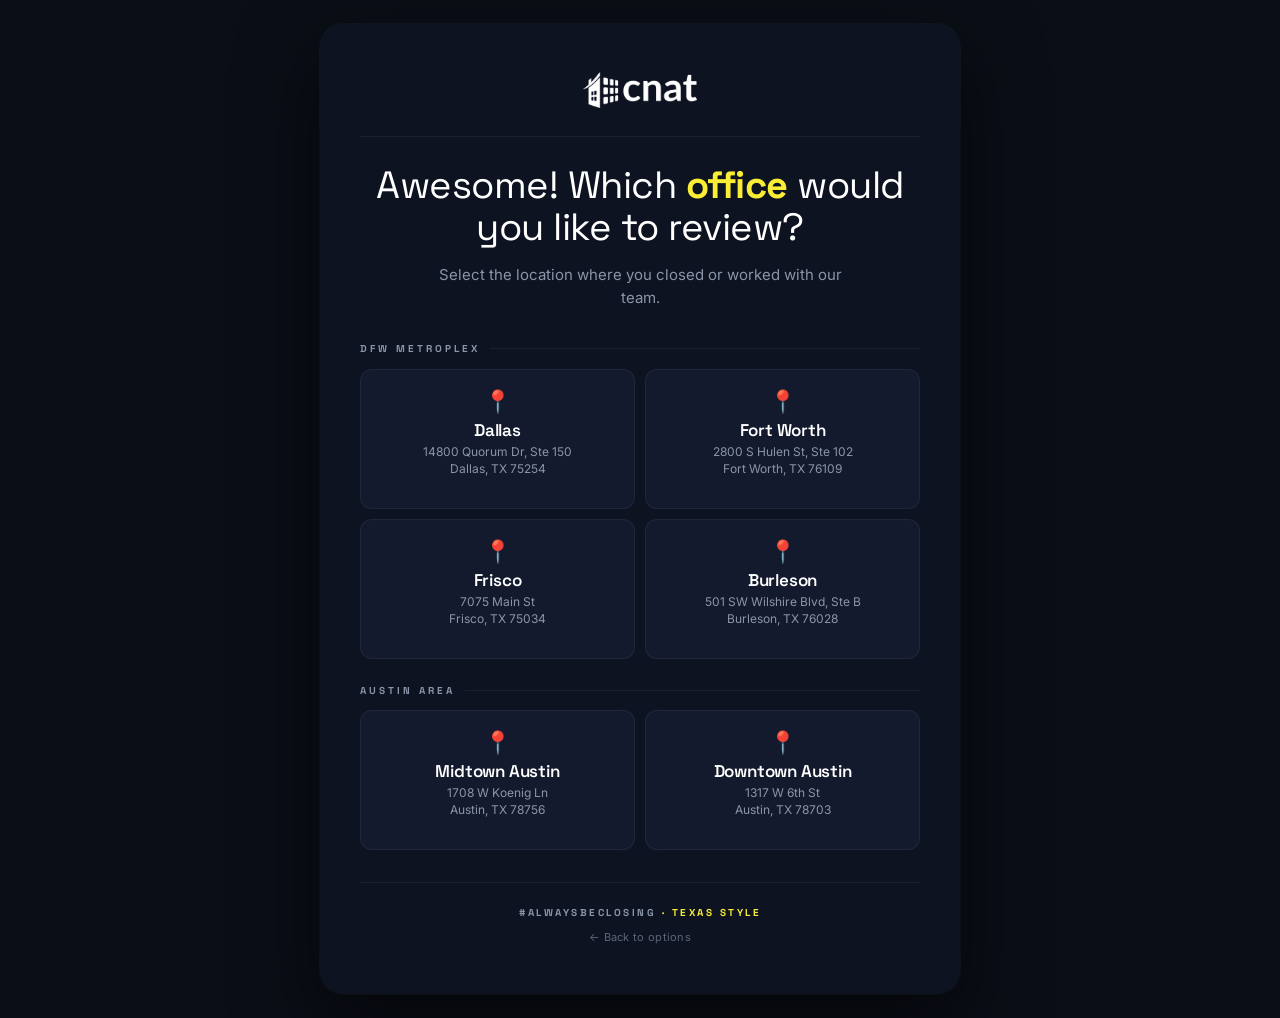
==== commit ff4aeb26: "v4 polish: vertical-center on review, location addresses, cleaner type - Body becomes flex column (c" ====
--- a/locations-picker/index.html
+++ b/locations-picker/index.html
@@ -20,7 +20,7 @@
 <link rel="preconnect" href="https://fonts.googleapis.com">
 <link rel="preconnect" href="https://fonts.gstatic.com" crossorigin>
 <link href="https://fonts.googleapis.com/css2?family=Inter:wght@400;500;600;700&family=Space+Grotesk:wght@300;400;500;700;800&display=swap" rel="stylesheet">
-<link rel="stylesheet" href="/assets/styles.css?v=3">
+<link rel="stylesheet" href="/assets/styles.css?v=4">
 </head>
 <body>
 <main class="container wide">
@@ -42,24 +42,28 @@
         <span class="pin">📍</span>
         <div class="body">
           <div class="name">Dallas</div>
+          <div class="addr">14800 Quorum Dr, Ste 150<br>Dallas, TX 75254</div>
         </div>
       </a>
       <a class="loc-card" href="https://g.page/r/CRkDePXNKR9-EBM/review" target="_blank" rel="noopener">
         <span class="pin">📍</span>
         <div class="body">
           <div class="name">Fort Worth</div>
+          <div class="addr">2800 S Hulen St, Ste 102<br>Fort Worth, TX 76109</div>
         </div>
       </a>
       <a class="loc-card" href="https://g.page/r/CTYy4JSdMfCrEBM/review" target="_blank" rel="noopener">
         <span class="pin">📍</span>
         <div class="body">
           <div class="name">Frisco</div>
+          <div class="addr">7075 Main St<br>Frisco, TX 75034</div>
         </div>
       </a>
       <a class="loc-card" href="https://g.page/r/CYES147pYTyJEBM/review" target="_blank" rel="noopener">
         <span class="pin">📍</span>
         <div class="body">
           <div class="name">Burleson</div>
+          <div class="addr">501 SW Wilshire Blvd, Ste B<br>Burleson, TX 76028</div>
         </div>
       </a>
     </div>
@@ -72,12 +76,14 @@
         <span class="pin">📍</span>
         <div class="body">
           <div class="name">Midtown Austin</div>
+          <div class="addr">1708 W Koenig Ln<br>Austin, TX 78756</div>
         </div>
       </a>
       <a class="loc-card" href="https://g.page/r/CbiEg0JSSDduEBM/review" target="_blank" rel="noopener">
         <span class="pin">📍</span>
         <div class="body">
           <div class="name">Downtown Austin</div>
+          <div class="addr">1317 W 6th St<br>Austin, TX 78703</div>
         </div>
       </a>
     </div>
--- a/assets/styles.css
+++ b/assets/styles.css
@@ -32,6 +32,12 @@
   color: var(--white);
   background: var(--bg-page);
   min-height: 100vh;
+  min-height: 100dvh;
+  display: flex;
+  flex-direction: column;
+  justify-content: center;
+  align-items: stretch;
+  padding: 24px 0;
 }
 
 img { max-width: 100%; display: block; }
@@ -41,12 +47,13 @@
 /* Floating card layout */
 .container {
   max-width: 520px;
-  margin: 48px auto;
+  margin: 0 auto;
   background: var(--card);
   border-radius: var(--radius);
   box-shadow: var(--shadow-card);
   padding: 48px 40px;
   position: relative;
+  width: 100%;
 }
 .container.wide { max-width: 640px; }
 
@@ -150,12 +157,12 @@
   background: var(--card-2);
   border: 1px solid var(--line);
   border-radius: var(--radius-sm);
-  padding: 22px 16px;
-  display: flex; flex-direction: column; align-items: center; gap: 10px;
+  padding: 20px 16px 18px;
+  display: flex; flex-direction: column; align-items: center; gap: 8px;
   text-decoration: none; color: var(--white);
   transition: transform 0.15s ease, border-color 0.2s ease, background 0.2s ease;
   text-align: center;
-  min-height: 110px;
+  min-height: 140px;
 }
 .loc-card:hover {
   transform: translateY(-2px);
@@ -167,14 +174,22 @@
   font-size: 22px;
   line-height: 1;
 }
-.loc-card .body { display: contents; }
+.loc-card .body { display: flex; flex-direction: column; gap: 4px; align-items: center; }
 .loc-card .name {
   font-family: var(--font-display);
-  font-weight: 700;
-  font-size: 13px;
-  letter-spacing: 1.5px;
-  text-transform: uppercase;
+  font-weight: 600;
+  font-size: 17px;
+  letter-spacing: -0.2px;
   line-height: 1.2;
+  color: var(--white);
+}
+.loc-card .addr {
+  font-family: var(--font-body);
+  font-weight: 400;
+  font-size: 12px;
+  line-height: 1.4;
+  color: var(--muted);
+  max-width: 200px;
 }
 .loc-card .hint { display: none; }
 .loc-card .arrow { display: none; }
@@ -297,13 +312,14 @@
 
 /* Mobile (≤540px): card goes edge-to-edge, no shadow */
 @media (max-width: 540px) {
+  body { padding: 0; justify-content: center; background: var(--card); }
   .container {
     max-width: 100%;
     margin: 0;
     border-radius: 0;
     box-shadow: none;
-    padding: 28px 22px 40px;
-    min-height: 100vh;
+    padding: 32px 22px 40px;
+    background: transparent;
   }
   .brand-bar { padding-bottom: 22px; margin-bottom: 24px; }
   .brand-logo img { height: 30px; }
@@ -312,16 +328,26 @@
   .hero p.lead { font-size: 14px; }
   .choice { padding: 16px; min-height: 70px; }
   .choice .icon { flex: 0 0 40px; width: 40px; height: 40px; font-size: 20px; }
-  .loc-grid { grid-template-columns: repeat(2, 1fr); }
-  .loc-card { min-height: 100px; padding: 18px 12px; }
-  .loc-card .name { font-size: 12px; }
+  .loc-grid { grid-template-columns: repeat(2, 1fr); gap: 10px; }
+  .loc-card { min-height: 130px; padding: 18px 10px 16px; }
+  .loc-card .name { font-size: 15px; }
+  .loc-card .addr { font-size: 11px; max-width: 100%; }
   .footer { margin-top: 28px; padding-top: 18px; }
 }
 
-/* Very narrow phones: collapse locations to one column */
-@media (max-width: 380px) {
+/* Very narrow phones / small screens: collapse locations to single column rows */
+@media (max-width: 400px) {
   .loc-grid { grid-template-columns: 1fr; }
-  .loc-card { flex-direction: row; min-height: auto; padding: 14px 16px; gap: 14px; }
-  .loc-card .pin { font-size: 20px; }
-  .loc-card .name { letter-spacing: 1px; }
-}
+  .loc-card {
+    flex-direction: row;
+    align-items: center;
+    text-align: left;
+    min-height: auto;
+    padding: 14px 16px;
+    gap: 14px;
+  }
+  .loc-card .pin { font-size: 22px; flex-shrink: 0; }
+  .loc-card .body { align-items: flex-start; flex: 1; min-width: 0; }
+  .loc-card .name { font-size: 16px; }
+  .loc-card .addr { font-size: 12px; max-width: 100%; }
+}
